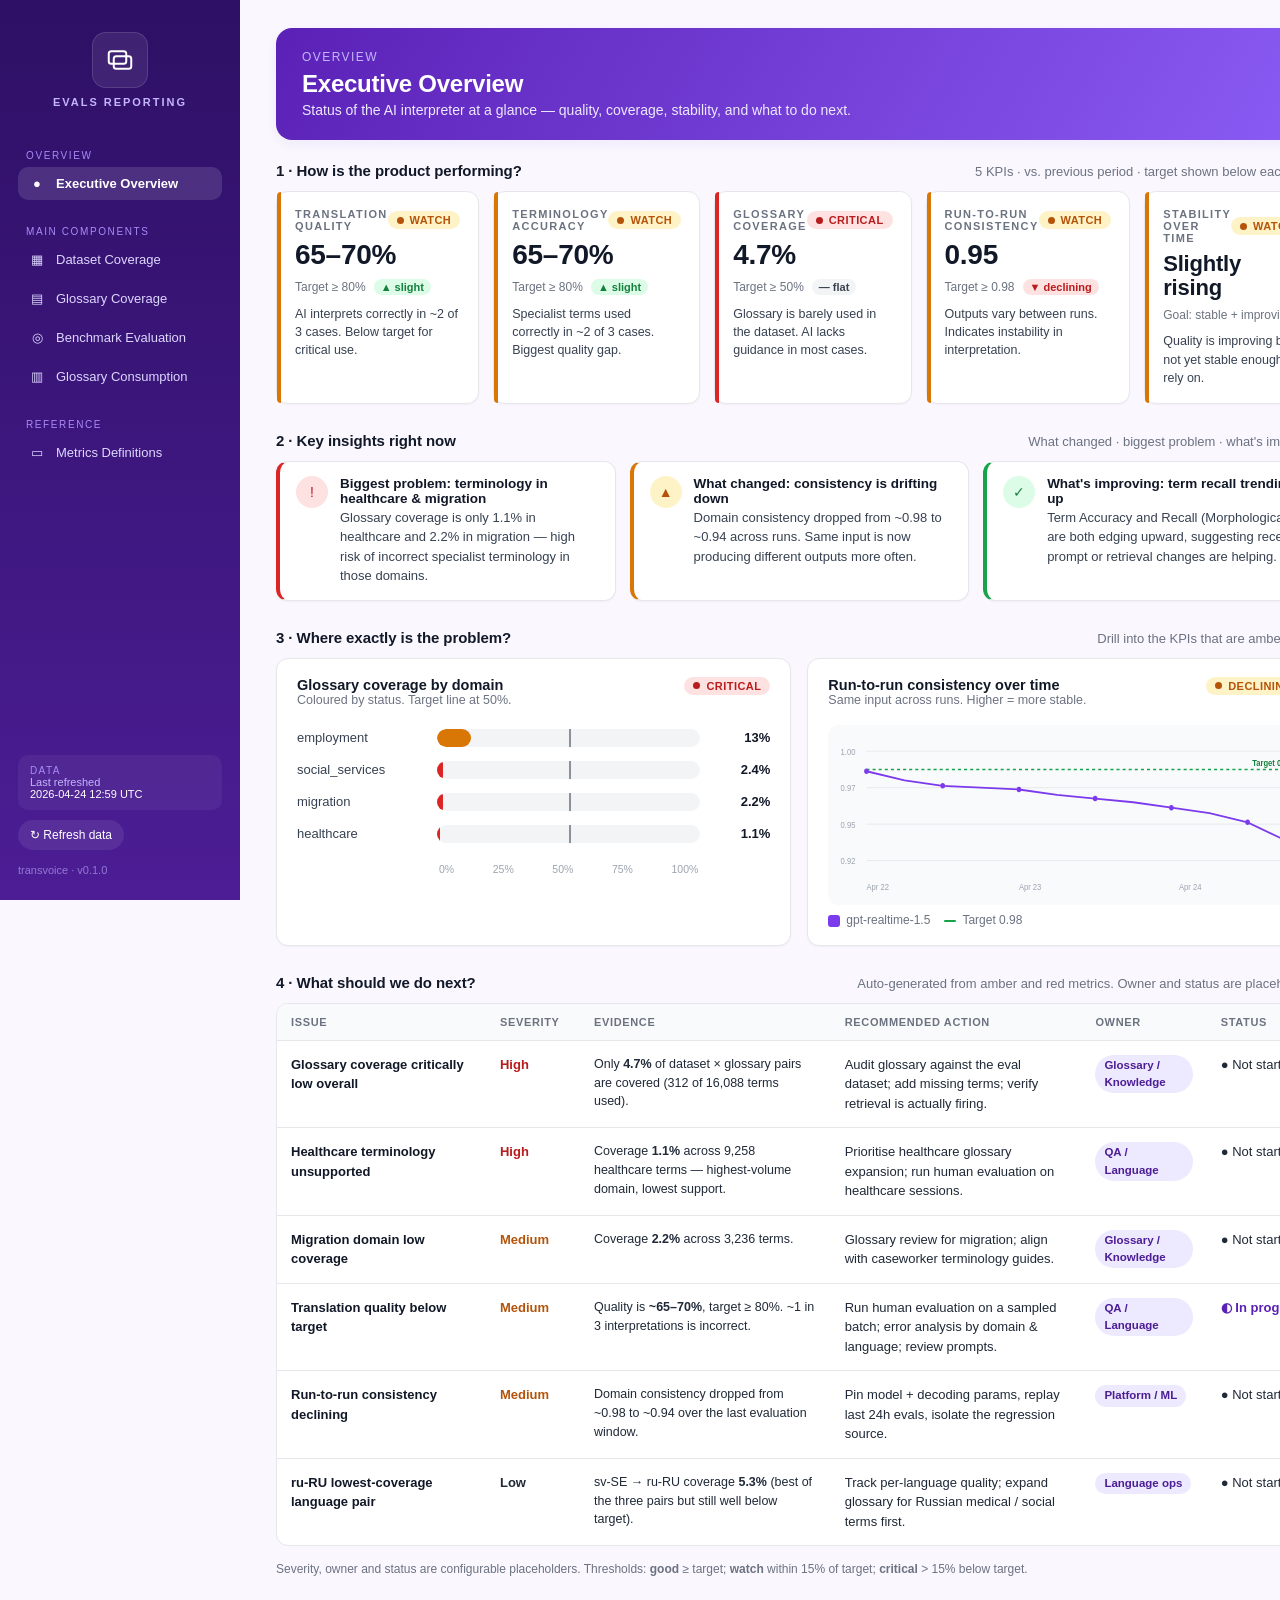
==== index.html @ 1f452f86 "Redesign dashboard for clarity and action-orientation Restructures the Evals Reporting dashboard aro" ====
<!doctype html>
<html lang="en">
<head>
  <meta charset="utf-8" />
  <meta name="viewport" content="width=device-width, initial-scale=1" />
  <title>Evals Reporting · Executive Overview</title>
  <link rel="stylesheet" href="assets/styles.css" />
</head>
<body>
  <div class="app">

    <!-- ============== Sidebar ============== -->
    <aside class="sidebar">
      <div class="brand">
        <div class="brand-mark" aria-hidden="true">
          <svg viewBox="0 0 24 24" fill="none" xmlns="http://www.w3.org/2000/svg">
            <rect x="3" y="5" width="14" height="10" rx="2" stroke="#fff" stroke-width="1.6"/>
            <rect x="7" y="9" width="14" height="10" rx="2" stroke="#fff" stroke-width="1.6"/>
          </svg>
        </div>
        <div class="brand-name">EVALS REPORTING</div>
      </div>

      <div class="nav-group">
        <div class="nav-label">Overview</div>
        <a class="nav-item active" href="index.html"><span class="nav-icon">●</span> Executive Overview</a>
      </div>

      <div class="nav-group">
        <div class="nav-label">Main components</div>
        <a class="nav-item" href="#"><span class="nav-icon">▦</span> Dataset Coverage</a>
        <a class="nav-item" href="glossary-coverage.html"><span class="nav-icon">▤</span> Glossary Coverage</a>
        <a class="nav-item" href="benchmark-evaluation.html"><span class="nav-icon">◎</span> Benchmark Evaluation</a>
        <a class="nav-item" href="#"><span class="nav-icon">▥</span> Glossary Consumption</a>
      </div>

      <div class="nav-group">
        <div class="nav-label">Reference</div>
        <a class="nav-item" href="#"><span class="nav-icon">▭</span> Metrics Definitions</a>
      </div>

      <div class="sidebar-foot">
        <div class="data-block">
          <div class="label">DATA</div>
          <div>Last refreshed</div>
          <div style="color:#fff">2026-04-24 12:59 UTC</div>
        </div>
        <span class="refresh">↻ Refresh data</span>
        <div style="margin-top:14px; opacity:0.6">transvoice · v0.1.0</div>
      </div>
    </aside>

    <!-- ============== Main ============== -->
    <main class="main">

      <header class="page-header">
        <div class="crumbs">Overview</div>
        <h1>Executive Overview</h1>
        <p>Status of the AI interpreter at a glance — quality, coverage, stability, and what to do next.</p>
      </header>

      <!-- ============== 1. Executive KPI strip ============== -->
      <section class="section">
        <div class="section-head">
          <div class="section-title">1 · How is the product performing?</div>
          <div class="section-sub">5 KPIs · vs. previous period · target shown below each value</div>
        </div>

        <div class="kpi-grid">

          <!-- KPI 1: Translation quality -->
          <div class="kpi warn">
            <div style="display:flex; justify-content:space-between; align-items:center">
              <span class="kpi-label">Translation quality</span>
              <span class="status-pill warn"><span class="dot"></span>Watch</span>
            </div>
            <div class="kpi-value">65–70%</div>
            <div class="kpi-meta">
              <span class="kpi-target">Target ≥ 80%</span>
              <span class="kpi-delta up">▲ slight</span>
            </div>
            <div class="kpi-interp">AI interprets correctly in ~2 of 3 cases. Below target for critical use.</div>
          </div>

          <!-- KPI 2: Terminology accuracy -->
          <div class="kpi warn">
            <div style="display:flex; justify-content:space-between; align-items:center">
              <span class="kpi-label">Terminology accuracy</span>
              <span class="status-pill warn"><span class="dot"></span>Watch</span>
            </div>
            <div class="kpi-value">65–70%</div>
            <div class="kpi-meta">
              <span class="kpi-target">Target ≥ 80%</span>
              <span class="kpi-delta up">▲ slight</span>
            </div>
            <div class="kpi-interp">Specialist terms used correctly in ~2 of 3 cases. Biggest quality gap.</div>
          </div>

          <!-- KPI 3: Glossary coverage -->
          <div class="kpi bad">
            <div style="display:flex; justify-content:space-between; align-items:center">
              <span class="kpi-label">Glossary coverage</span>
              <span class="status-pill bad"><span class="dot"></span>Critical</span>
            </div>
            <div class="kpi-value">4.7%</div>
            <div class="kpi-meta">
              <span class="kpi-target">Target ≥ 50%</span>
              <span class="kpi-delta flat">— flat</span>
            </div>
            <div class="kpi-interp">Glossary is barely used in the dataset. AI lacks guidance in most cases.</div>
          </div>

          <!-- KPI 4: Run consistency -->
          <div class="kpi warn">
            <div style="display:flex; justify-content:space-between; align-items:center">
              <span class="kpi-label">Run-to-run consistency</span>
              <span class="status-pill warn"><span class="dot"></span>Watch</span>
            </div>
            <div class="kpi-value">0.95</div>
            <div class="kpi-meta">
              <span class="kpi-target">Target ≥ 0.98</span>
              <span class="kpi-delta down">▼ declining</span>
            </div>
            <div class="kpi-interp">Outputs vary between runs. Indicates instability in interpretation.</div>
          </div>

          <!-- KPI 5: Stability trend -->
          <div class="kpi warn">
            <div style="display:flex; justify-content:space-between; align-items:center">
              <span class="kpi-label">Stability over time</span>
              <span class="status-pill warn"><span class="dot"></span>Watch</span>
            </div>
            <div class="kpi-value sm">Slightly rising</div>
            <div class="kpi-meta">
              <span class="kpi-target">Goal: stable + improving</span>
            </div>
            <div class="kpi-interp">Quality is improving but not yet stable enough to rely on.</div>
          </div>

        </div>
      </section>

      <!-- ============== 2. Key insights ============== -->
      <section class="section">
        <div class="section-head">
          <div class="section-title">2 · Key insights right now</div>
          <div class="section-sub">What changed · biggest problem · what's improving</div>
        </div>

        <div class="insights">
          <div class="insight bad">
            <div class="insight-icon">!</div>
            <div>
              <div class="insight-title">Biggest problem: terminology in healthcare &amp; migration</div>
              <div class="insight-body">Glossary coverage is only 1.1% in healthcare and 2.2% in migration — high risk of incorrect specialist terminology in those domains.</div>
            </div>
          </div>
          <div class="insight warn">
            <div class="insight-icon">▲</div>
            <div>
              <div class="insight-title">What changed: consistency is drifting down</div>
              <div class="insight-body">Domain consistency dropped from ~0.98 to ~0.94 across runs. Same input is now producing different outputs more often.</div>
            </div>
          </div>
          <div class="insight good">
            <div class="insight-icon">✓</div>
            <div>
              <div class="insight-title">What's improving: term recall trending up</div>
              <div class="insight-body">Term Accuracy and Recall (Morphological) are both edging upward, suggesting recent prompt or retrieval changes are helping.</div>
            </div>
          </div>
        </div>
      </section>

      <!-- ============== 3. Problem breakdowns ============== -->
      <section class="section">
        <div class="section-head">
          <div class="section-title">3 · Where exactly is the problem?</div>
          <div class="section-sub">Drill into the KPIs that are amber or red</div>
        </div>

        <div class="split-2">

          <!-- Coverage by domain -->
          <div class="card">
            <div class="card-head">
              <div>
                <div class="card-title">Glossary coverage by domain</div>
                <div class="card-sub">Coloured by status. Target line at 50%.</div>
              </div>
              <span class="status-pill bad"><span class="dot"></span>Critical</span>
            </div>
            <div class="hbar-list">
              <div class="hbar-row">
                <div class="hbar-label">employment</div>
                <div class="hbar-track">
                  <div class="hbar-fill warn" style="width:13%"></div>
                  <div class="hbar-target" style="left:50%"></div>
                </div>
                <div class="hbar-value">13%</div>
              </div>
              <div class="hbar-row">
                <div class="hbar-label">social_services</div>
                <div class="hbar-track">
                  <div class="hbar-fill bad" style="width:2.4%"></div>
                  <div class="hbar-target" style="left:50%"></div>
                </div>
                <div class="hbar-value">2.4%</div>
              </div>
              <div class="hbar-row">
                <div class="hbar-label">migration</div>
                <div class="hbar-track">
                  <div class="hbar-fill bad" style="width:2.2%"></div>
                  <div class="hbar-target" style="left:50%"></div>
                </div>
                <div class="hbar-value">2.2%</div>
              </div>
              <div class="hbar-row">
                <div class="hbar-label">healthcare</div>
                <div class="hbar-track">
                  <div class="hbar-fill bad" style="width:1.1%"></div>
                  <div class="hbar-target" style="left:50%"></div>
                </div>
                <div class="hbar-value">1.1%</div>
              </div>
              <div class="axis-row">
                <div></div>
                <div class="axis"><span>0%</span><span>25%</span><span>50%</span><span>75%</span><span>100%</span></div>
                <div></div>
              </div>
            </div>
          </div>

          <!-- Consistency over time -->
          <div class="card">
            <div class="card-head">
              <div>
                <div class="card-title">Run-to-run consistency over time</div>
                <div class="card-sub">Same input across runs. Higher = more stable.</div>
              </div>
              <span class="status-pill warn"><span class="dot"></span>Declining</span>
            </div>

            <svg class="linechart" viewBox="0 0 600 180" preserveAspectRatio="none">
              <!-- grid -->
              <g class="grid">
                <line x1="40" y1="20"  x2="590" y2="20"/>
                <line x1="40" y1="60"  x2="590" y2="60"/>
                <line x1="40" y1="100" x2="590" y2="100"/>
                <line x1="40" y1="140" x2="590" y2="140"/>
              </g>
              <g class="axis">
                <text x="6" y="24">1.00</text>
                <text x="6" y="64">0.97</text>
                <text x="6" y="104">0.95</text>
                <text x="6" y="144">0.92</text>
              </g>
              <!-- target -->
              <line class="target" x1="40" y1="40" x2="590" y2="40"/>
              <text class="target-label" x="546" y="36">Target 0.98</text>
              <!-- series: declining trend 0.98 → 0.94 -->
              <polyline class="series-b" points="
                40,42 90,52 140,58 190,60 240,62 290,68 340,72 390,76 440,82 490,88 540,98 590,118
              "/>
              <g class="dot-b">
                <circle cx="40" cy="42" r="3"/>
                <circle cx="140" cy="58" r="3"/>
                <circle cx="240" cy="62" r="3"/>
                <circle cx="340" cy="72" r="3"/>
                <circle cx="440" cy="82" r="3"/>
                <circle cx="540" cy="98" r="3"/>
                <circle cx="590" cy="118" r="3"/>
              </g>
              <!-- x labels -->
              <g class="axis">
                <text x="40"  y="172">Apr 22</text>
                <text x="240" y="172">Apr 23</text>
                <text x="450" y="172">Apr 24</text>
              </g>
            </svg>

            <div class="legend">
              <span><span class="swatch" style="background:var(--brand-600)"></span>gpt-realtime-1.5</span>
              <span><span class="swatch" style="background:var(--good-600); height:2px; vertical-align:middle"></span>Target 0.98</span>
            </div>
          </div>

        </div>
      </section>

      <!-- ============== 4. Recommended actions ============== -->
      <section class="section">
        <div class="section-head">
          <div class="section-title">4 · What should we do next?</div>
          <div class="section-sub">Auto-generated from amber and red metrics. Owner and status are placeholders.</div>
        </div>

        <table class="action-table">
          <thead>
            <tr>
              <th style="width:20%">Issue</th>
              <th style="width:9%">Severity</th>
              <th style="width:24%">Evidence</th>
              <th style="width:24%">Recommended action</th>
              <th style="width:12%">Owner</th>
              <th style="width:11%">Status</th>
            </tr>
          </thead>
          <tbody>

            <tr>
              <td class="issue">Glossary coverage critically low overall</td>
              <td class="severity-high">High</td>
              <td class="evidence">Only <strong>4.7%</strong> of dataset × glossary pairs are covered (312 of 16,088 terms used).</td>
              <td>Audit glossary against the eval dataset; add missing terms; verify retrieval is actually firing.</td>
              <td><span class="owner-chip">Glossary / Knowledge</span></td>
              <td class="status-todo">● Not started</td>
            </tr>

            <tr>
              <td class="issue">Healthcare terminology unsupported</td>
              <td class="severity-high">High</td>
              <td class="evidence">Coverage <strong>1.1%</strong> across 9,258 healthcare terms — highest-volume domain, lowest support.</td>
              <td>Prioritise healthcare glossary expansion; run human evaluation on healthcare sessions.</td>
              <td><span class="owner-chip">QA / Language</span></td>
              <td class="status-todo">● Not started</td>
            </tr>

            <tr>
              <td class="issue">Migration domain low coverage</td>
              <td class="severity-med">Medium</td>
              <td class="evidence">Coverage <strong>2.2%</strong> across 3,236 terms.</td>
              <td>Glossary review for migration; align with caseworker terminology guides.</td>
              <td><span class="owner-chip">Glossary / Knowledge</span></td>
              <td class="status-todo">● Not started</td>
            </tr>

            <tr>
              <td class="issue">Translation quality below target</td>
              <td class="severity-med">Medium</td>
              <td class="evidence">Quality is <strong>~65–70%</strong>, target ≥ 80%. ~1 in 3 interpretations is incorrect.</td>
              <td>Run human evaluation on a sampled batch; error analysis by domain &amp; language; review prompts.</td>
              <td><span class="owner-chip">QA / Language</span></td>
              <td class="status-progress">◐ In progress</td>
            </tr>

            <tr>
              <td class="issue">Run-to-run consistency declining</td>
              <td class="severity-med">Medium</td>
              <td class="evidence">Domain consistency dropped from ~0.98 to ~0.94 over the last evaluation window.</td>
              <td>Pin model + decoding params, replay last 24h evals, isolate the regression source.</td>
              <td><span class="owner-chip">Platform / ML</span></td>
              <td class="status-todo">● Not started</td>
            </tr>

            <tr>
              <td class="issue">ru-RU lowest-coverage language pair</td>
              <td class="severity-low">Low</td>
              <td class="evidence">sv-SE → ru-RU coverage <strong>5.3%</strong> (best of the three pairs but still well below target).</td>
              <td>Track per-language quality; expand glossary for Russian medical / social terms first.</td>
              <td><span class="owner-chip">Language ops</span></td>
              <td class="status-todo">● Not started</td>
            </tr>

          </tbody>
        </table>

        <div class="spacer-md"></div>
        <div class="muted" style="font-size:12px">
          Severity, owner and status are configurable placeholders. Thresholds: <strong>good</strong> ≥ target; <strong>watch</strong> within 15% of target; <strong>critical</strong> &gt; 15% below target.
        </div>
      </section>

    </main>
  </div>
</body>
</html>
---- assets/styles.css ----
/* ============================================================
   Evals Reporting — redesigned dashboard styles
   Goal: status-first, decision-first, action-oriented UI.
   ============================================================ */

:root {
  /* Brand */
  --brand-900: #2e1065;
  --brand-800: #4c1d95;
  --brand-700: #5b21b6;
  --brand-600: #7c3aed;
  --brand-500: #8b5cf6;
  --brand-100: #ede9fe;
  --brand-50:  #f5f3ff;

  /* Status — traffic lights */
  --good-700: #15803d;
  --good-600: #16a34a;
  --good-100: #dcfce7;
  --good-50:  #f0fdf4;

  --warn-700: #b45309;
  --warn-600: #d97706;
  --warn-100: #fef3c7;
  --warn-50:  #fffbeb;

  --bad-700:  #b91c1c;
  --bad-600:  #dc2626;
  --bad-100:  #fee2e2;
  --bad-50:   #fef2f2;

  /* Neutrals */
  --ink-900: #111827;
  --ink-800: #1f2937;
  --ink-700: #374151;
  --ink-500: #6b7280;
  --ink-400: #9ca3af;
  --ink-300: #d1d5db;
  --ink-200: #e5e7eb;
  --ink-100: #f3f4f6;
  --ink-50:  #f9fafb;
  --bg:      #faf7ff;
  --card:    #ffffff;

  --radius-lg: 16px;
  --radius-md: 12px;
  --radius-sm: 8px;
  --shadow-sm: 0 1px 2px rgba(17,24,39,0.04);
  --shadow-md: 0 4px 12px rgba(76, 29, 149, 0.06);
}

* { box-sizing: border-box; }

html, body {
  margin: 0;
  padding: 0;
  font-family: "Inter", -apple-system, BlinkMacSystemFont, "Segoe UI", Roboto, Helvetica, Arial, sans-serif;
  font-size: 14px;
  color: var(--ink-800);
  background: var(--bg);
  -webkit-font-smoothing: antialiased;
}

a { color: inherit; text-decoration: none; }

/* ---------- App shell ---------- */
.app {
  display: grid;
  grid-template-columns: 240px 1fr;
  min-height: 100vh;
}

.sidebar {
  background: linear-gradient(180deg, var(--brand-900) 0%, var(--brand-800) 100%);
  color: #e9e5ff;
  padding: 24px 18px;
  position: sticky;
  top: 0;
  height: 100vh;
  display: flex;
  flex-direction: column;
  gap: 20px;
}

.brand {
  display: flex;
  flex-direction: column;
  align-items: center;
  gap: 8px;
  padding: 8px 0 16px;
}
.brand-mark {
  width: 56px; height: 56px;
  border-radius: 14px;
  background: rgba(255,255,255,0.08);
  display: grid; place-items: center;
  border: 1px solid rgba(255,255,255,0.12);
}
.brand-mark svg { width: 30px; height: 30px; }
.brand-name {
  font-size: 11px;
  letter-spacing: 0.18em;
  color: #c4b5fd;
  font-weight: 700;
}

.nav-group { display: flex; flex-direction: column; gap: 6px; }
.nav-label {
  font-size: 10px;
  letter-spacing: 0.16em;
  color: #a78bfa;
  text-transform: uppercase;
  padding: 0 8px;
  margin-top: 6px;
}
.nav-item {
  display: flex; align-items: center; gap: 10px;
  padding: 9px 10px;
  border-radius: 10px;
  color: #ddd6fe;
  font-size: 13px;
  cursor: pointer;
  transition: background 120ms ease;
}
.nav-item:hover { background: rgba(255,255,255,0.06); }
.nav-item.active {
  background: rgba(255,255,255,0.12);
  color: #fff;
  font-weight: 600;
}
.nav-icon { width: 18px; display: inline-block; text-align: center; }

.sidebar-foot {
  margin-top: auto;
  font-size: 11px;
  color: #c4b5fd;
}
.sidebar-foot .data-block {
  background: rgba(255,255,255,0.05);
  border-radius: 10px;
  padding: 10px 12px;
  margin-bottom: 10px;
}
.sidebar-foot .label { color: #a78bfa; letter-spacing: 0.14em; font-size: 10px; }
.sidebar-foot .refresh {
  display: inline-flex; gap: 6px; align-items: center;
  background: rgba(255,255,255,0.08);
  padding: 8px 12px; border-radius: 999px;
  color: #fff; font-size: 12px; cursor: pointer;
}

/* ---------- Main ---------- */
.main {
  padding: 28px 36px 64px;
  max-width: 1440px;
}

.page-header {
  background: linear-gradient(120deg, var(--brand-700) 0%, var(--brand-500) 100%);
  color: #fff;
  border-radius: var(--radius-lg);
  padding: 22px 26px;
  margin-bottom: 22px;
  box-shadow: var(--shadow-md);
}
.page-header h1 {
  margin: 0 0 4px;
  font-size: 24px;
  letter-spacing: -0.01em;
  font-weight: 700;
}
.page-header p {
  margin: 0;
  font-size: 14px;
  color: #ede9fe;
  max-width: 760px;
}
.page-header .crumbs {
  font-size: 12px; letter-spacing: 0.12em; text-transform: uppercase;
  color: #c4b5fd; margin-bottom: 6px;
}

/* ---------- Section frame ---------- */
.section { margin-bottom: 28px; }
.section-head {
  display: flex; align-items: baseline; justify-content: space-between;
  margin-bottom: 12px;
}
.section-title {
  font-size: 15px; font-weight: 700; color: var(--ink-900);
  letter-spacing: -0.005em;
}
.section-sub {
  font-size: 13px; color: var(--ink-500);
}

/* ---------- KPI cards ---------- */
.kpi-grid {
  display: grid;
  grid-template-columns: repeat(5, 1fr);
  gap: 14px;
}
.kpi-grid.k4 { grid-template-columns: repeat(4, 1fr); }

.kpi {
  background: var(--card);
  border: 1px solid var(--ink-200);
  border-radius: var(--radius-md);
  padding: 16px 18px;
  position: relative;
  display: flex;
  flex-direction: column;
  gap: 8px;
  box-shadow: var(--shadow-sm);
}
.kpi::before {
  content: "";
  position: absolute;
  inset: 0 auto 0 0;
  width: 4px;
  border-radius: var(--radius-md) 0 0 var(--radius-md);
  background: var(--ink-200);
}
.kpi.good::before { background: var(--good-600); }
.kpi.warn::before { background: var(--warn-600); }
.kpi.bad::before  { background: var(--bad-600); }

.kpi-label {
  font-size: 11px;
  letter-spacing: 0.12em;
  text-transform: uppercase;
  color: var(--ink-500);
  font-weight: 600;
}
.kpi-value {
  font-size: 28px;
  font-weight: 700;
  color: var(--ink-900);
  line-height: 1.1;
  letter-spacing: -0.01em;
}
.kpi-value.sm { font-size: 22px; }

.kpi-meta {
  display: flex; align-items: center; gap: 8px;
  font-size: 12px;
  color: var(--ink-500);
}
.kpi-target { color: var(--ink-500); }
.kpi-delta {
  display: inline-flex; align-items: center; gap: 3px;
  padding: 2px 7px; border-radius: 999px;
  font-weight: 600; font-size: 11px;
}
.kpi-delta.up   { color: var(--good-700); background: var(--good-100); }
.kpi-delta.down { color: var(--bad-700);  background: var(--bad-100); }
.kpi-delta.flat { color: var(--ink-700);  background: var(--ink-100); }

.kpi-interp {
  font-size: 12.5px; color: var(--ink-700); line-height: 1.45;
  margin-top: 2px;
}

.status-pill {
  display: inline-flex; align-items: center; gap: 6px;
  font-size: 11px; font-weight: 700; letter-spacing: 0.04em;
  padding: 3px 9px; border-radius: 999px;
  text-transform: uppercase;
}
.status-pill .dot {
  width: 7px; height: 7px; border-radius: 50%;
  background: currentColor;
}
.status-pill.good { color: var(--good-700); background: var(--good-100); }
.status-pill.warn { color: var(--warn-700); background: var(--warn-100); }
.status-pill.bad  { color: var(--bad-700);  background: var(--bad-100); }

/* ---------- Insight cards ---------- */
.insights {
  display: grid;
  grid-template-columns: repeat(3, 1fr);
  gap: 14px;
}
.insight {
  background: var(--card);
  border: 1px solid var(--ink-200);
  border-left-width: 4px;
  border-radius: var(--radius-md);
  padding: 14px 16px;
  display: flex; gap: 12px;
  box-shadow: var(--shadow-sm);
}
.insight.good { border-left-color: var(--good-600); }
.insight.warn { border-left-color: var(--warn-600); }
.insight.bad  { border-left-color: var(--bad-600); }

.insight-icon {
  width: 32px; height: 32px; border-radius: 50%;
  display: grid; place-items: center;
  flex-shrink: 0;
  font-size: 14px;
}
.insight.good .insight-icon { background: var(--good-100); color: var(--good-700); }
.insight.warn .insight-icon { background: var(--warn-100); color: var(--warn-700); }
.insight.bad  .insight-icon { background: var(--bad-100);  color: var(--bad-700); }

.insight-title {
  font-weight: 700; color: var(--ink-900); font-size: 13.5px; margin-bottom: 2px;
}
.insight-body {
  font-size: 13px; color: var(--ink-700); line-height: 1.5;
}

/* ---------- Cards & breakdowns ---------- */
.card {
  background: var(--card);
  border: 1px solid var(--ink-200);
  border-radius: var(--radius-md);
  padding: 18px 20px;
  box-shadow: var(--shadow-sm);
}
.card-head {
  display: flex; justify-content: space-between; align-items: flex-start;
  gap: 12px;
  margin-bottom: 4px;
}
.card-title {
  font-size: 14.5px; font-weight: 700; color: var(--ink-900);
}
.card-sub {
  font-size: 12.5px; color: var(--ink-500); margin-bottom: 14px;
}

/* Two-column layout for chart + table */
.split-2 {
  display: grid;
  grid-template-columns: 1fr 1fr;
  gap: 16px;
}
@media (max-width: 1100px) { .split-2 { grid-template-columns: 1fr; } }

/* ---------- Bar chart (horizontal) ---------- */
.hbar-list {
  display: flex; flex-direction: column; gap: 14px;
  padding: 4px 0 0;
}
.hbar-row {
  display: grid;
  grid-template-columns: 130px 1fr 60px;
  align-items: center;
  gap: 10px;
}
.hbar-label { font-size: 13px; color: var(--ink-700); font-weight: 500; }
.hbar-track {
  position: relative;
  height: 18px;
  background: var(--ink-100);
  border-radius: 999px;
  overflow: hidden;
}
.hbar-fill {
  position: absolute; inset: 0 auto 0 0;
  border-radius: 999px;
  background: var(--brand-600);
  transition: width 320ms ease;
}
.hbar-fill.good { background: var(--good-600); }
.hbar-fill.warn { background: var(--warn-600); }
.hbar-fill.bad  { background: var(--bad-600); }
.hbar-target {
  position: absolute; top: -3px; bottom: -3px;
  width: 2px;
  background: var(--ink-700);
  opacity: 0.55;
}
.hbar-target::after {
  content: "Target";
  position: absolute; top: -16px; left: 50%; transform: translateX(-50%);
  font-size: 10px; color: var(--ink-500); white-space: nowrap;
  letter-spacing: 0.04em;
}
.hbar-value { font-size: 13px; color: var(--ink-900); font-weight: 700; text-align: right; }

.axis-row {
  display: grid; grid-template-columns: 130px 1fr 60px;
  gap: 10px;
  font-size: 10.5px; color: var(--ink-400);
  margin-top: 6px;
}
.axis-row .axis {
  display: flex; justify-content: space-between;
  padding: 0 2px;
}

/* ---------- Tables ---------- */
table.data {
  width: 100%;
  border-collapse: separate;
  border-spacing: 0;
  font-size: 13px;
}
table.data th {
  text-align: left;
  font-weight: 600;
  color: var(--ink-500);
  font-size: 11px;
  letter-spacing: 0.06em;
  text-transform: uppercase;
  padding: 10px 12px;
  background: var(--ink-50);
  border-top: 1px solid var(--ink-200);
  border-bottom: 1px solid var(--ink-200);
}
table.data th:first-child { border-radius: 8px 0 0 0; border-left: 1px solid var(--ink-200); }
table.data th:last-child  { border-radius: 0 8px 0 0; border-right: 1px solid var(--ink-200); }
table.data td {
  padding: 11px 12px;
  border-bottom: 1px solid var(--ink-200);
  color: var(--ink-800);
}
table.data td:first-child { border-left: 1px solid var(--ink-200); }
table.data td:last-child  { border-right: 1px solid var(--ink-200); }
table.data tr:last-child td:first-child { border-radius: 0 0 0 8px; }
table.data tr:last-child td:last-child  { border-radius: 0 0 8px 0; }
table.data tbody tr:hover td { background: var(--brand-50); }
table.data .num { text-align: right; font-variant-numeric: tabular-nums; }

/* ---------- Line chart (SVG) ---------- */
.linechart {
  width: 100%;
  height: 180px;
  display: block;
  background: var(--ink-50);
  border-radius: 10px;
  padding: 8px;
}
.linechart .grid line { stroke: var(--ink-200); stroke-width: 1; }
.linechart .axis text { fill: var(--ink-400); font-size: 10px; }
.linechart .target { stroke: var(--good-600); stroke-dasharray: 4 4; stroke-width: 1.5; }
.linechart .target-label { fill: var(--good-700); font-size: 10px; font-weight: 600; }
.linechart .series-a { stroke: #4c1d95; fill: none; stroke-width: 2; }
.linechart .series-b { stroke: var(--brand-600); fill: none; stroke-width: 2; }
.linechart .series-a-fill { fill: rgba(76,29,149,0.08); }
.linechart .series-b-fill { fill: rgba(124,58,237,0.10); }
.linechart .dot-a { fill: #4c1d95; }
.linechart .dot-b { fill: var(--brand-600); }

.legend {
  display: flex; gap: 14px; flex-wrap: wrap;
  font-size: 12px; color: var(--ink-500); margin-top: 8px;
}
.legend .swatch {
  display: inline-block; width: 12px; height: 12px;
  border-radius: 3px; margin-right: 6px; vertical-align: middle;
}

/* ---------- Recommended actions table ---------- */
.action-table {
  width: 100%;
  border-collapse: separate; border-spacing: 0;
  font-size: 13px;
  background: var(--card);
  border-radius: var(--radius-md);
  overflow: hidden;
  border: 1px solid var(--ink-200);
}
.action-table th {
  background: var(--ink-50);
  text-align: left;
  font-size: 11px;
  letter-spacing: 0.06em;
  text-transform: uppercase;
  color: var(--ink-500);
  padding: 12px 14px;
  border-bottom: 1px solid var(--ink-200);
}
.action-table td {
  padding: 14px;
  vertical-align: top;
  border-bottom: 1px solid var(--ink-200);
  color: var(--ink-800);
  line-height: 1.5;
}
.action-table tr:last-child td { border-bottom: none; }
.action-table .issue { font-weight: 600; color: var(--ink-900); }
.action-table .evidence { color: var(--ink-600); font-size: 12.5px; }
.action-table .owner-chip {
  display: inline-block;
  padding: 2px 9px; border-radius: 999px;
  background: var(--brand-100); color: var(--brand-800);
  font-size: 11.5px; font-weight: 600;
}
.action-table .severity-high   { color: var(--bad-700); font-weight: 700; }
.action-table .severity-med    { color: var(--warn-700); font-weight: 700; }
.action-table .severity-low    { color: var(--ink-600); font-weight: 700; }
.action-table .status-todo     { color: var(--ink-600); }
.action-table .status-progress { color: var(--brand-700); font-weight: 600; }
.action-table .status-done     { color: var(--good-700); font-weight: 600; }

/* ---------- Headline panel (replaces "Important insight" red box) ---------- */
.headline {
  background: linear-gradient(180deg, #fff7f3 0%, #fff 60%);
  border: 1px solid var(--warn-100);
  border-left: 4px solid var(--warn-600);
  border-radius: var(--radius-md);
  padding: 16px 18px;
  display: grid;
  grid-template-columns: 28px 1fr;
  gap: 12px;
}
.headline.bad {
  background: linear-gradient(180deg, #fff5f5 0%, #fff 60%);
  border-color: var(--bad-100);
  border-left-color: var(--bad-600);
}
.headline-icon { font-size: 20px; line-height: 1; }
.headline-title { font-weight: 700; color: var(--ink-900); margin-bottom: 4px; }
.headline ul { margin: 6px 0 0; padding-left: 18px; color: var(--ink-700); }
.headline li { margin: 3px 0; }

/* ---------- Helpers ---------- */
.row { display: flex; gap: 12px; flex-wrap: wrap; }
.muted { color: var(--ink-500); }
.spacer-sm { height: 8px; }
.spacer-md { height: 16px; }
.spacer-lg { height: 24px; }

/* small responsive */
@media (max-width: 1200px) {
  .kpi-grid { grid-template-columns: repeat(3, 1fr); }
  .insights { grid-template-columns: 1fr 1fr; }
}
@media (max-width: 800px) {
  .app { grid-template-columns: 1fr; }
  .sidebar { position: static; height: auto; }
  .kpi-grid, .insights { grid-template-columns: 1fr; }
}
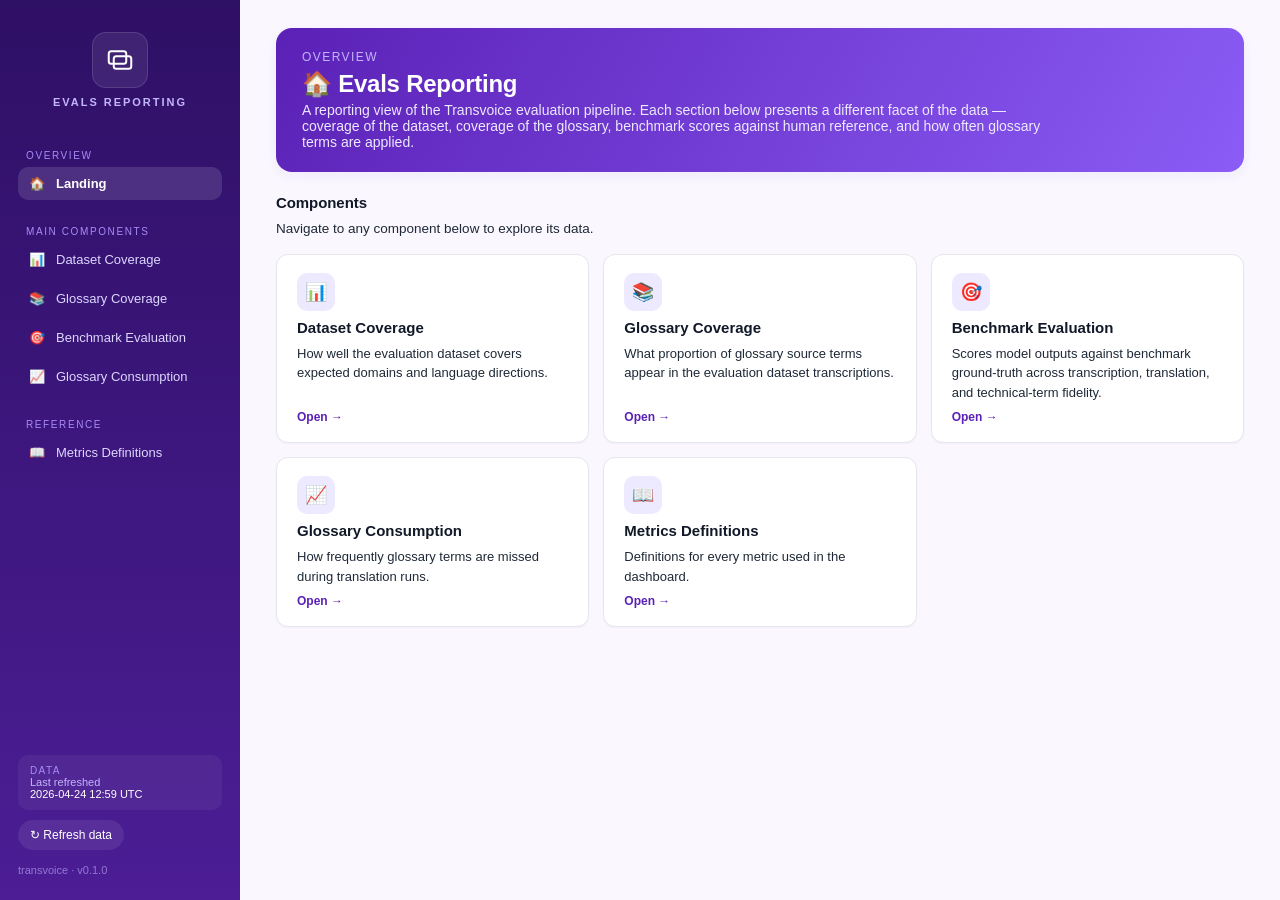
==== commit a33f95bc: "Pivot to presentation-only redesign Remove all interpretation, recommended-action tables, status-col" ====
--- a/index.html
+++ b/index.html
@@ -3,7 +3,7 @@
 <head>
   <meta charset="utf-8" />
   <meta name="viewport" content="width=device-width, initial-scale=1" />
-  <title>Evals Reporting · Executive Overview</title>
+  <title>Evals Reporting · Landing</title>
   <link rel="stylesheet" href="assets/styles.css" />
 </head>
 <body>
@@ -23,20 +23,20 @@
 
       <div class="nav-group">
         <div class="nav-label">Overview</div>
-        <a class="nav-item active" href="index.html"><span class="nav-icon">●</span> Executive Overview</a>
+        <a class="nav-item active" href="index.html"><span class="nav-icon">🏠</span> Landing</a>
       </div>
 
       <div class="nav-group">
         <div class="nav-label">Main components</div>
-        <a class="nav-item" href="#"><span class="nav-icon">▦</span> Dataset Coverage</a>
-        <a class="nav-item" href="glossary-coverage.html"><span class="nav-icon">▤</span> Glossary Coverage</a>
-        <a class="nav-item" href="benchmark-evaluation.html"><span class="nav-icon">◎</span> Benchmark Evaluation</a>
-        <a class="nav-item" href="#"><span class="nav-icon">▥</span> Glossary Consumption</a>
+        <a class="nav-item" href="dataset-coverage.html"><span class="nav-icon">📊</span> Dataset Coverage</a>
+        <a class="nav-item" href="glossary-coverage.html"><span class="nav-icon">📚</span> Glossary Coverage</a>
+        <a class="nav-item" href="benchmark-evaluation.html"><span class="nav-icon">🎯</span> Benchmark Evaluation</a>
+        <a class="nav-item" href="glossary-consumption.html"><span class="nav-icon">📈</span> Glossary Consumption</a>
       </div>
 
       <div class="nav-group">
         <div class="nav-label">Reference</div>
-        <a class="nav-item" href="#"><span class="nav-icon">▭</span> Metrics Definitions</a>
+        <a class="nav-item" href="metrics-definitions.html"><span class="nav-icon">📖</span> Metrics Definitions</a>
       </div>
 
       <div class="sidebar-foot">
@@ -55,319 +55,53 @@
 
       <header class="page-header">
         <div class="crumbs">Overview</div>
-        <h1>Executive Overview</h1>
-        <p>Status of the AI interpreter at a glance — quality, coverage, stability, and what to do next.</p>
+        <h1>🏠 Evals Reporting</h1>
+        <p>A reporting view of the Transvoice evaluation pipeline. Each section below presents a different facet of the data — coverage of the dataset, coverage of the glossary, benchmark scores against human reference, and how often glossary terms are applied.</p>
       </header>
 
-      <!-- ============== 1. Executive KPI strip ============== -->
       <section class="section">
         <div class="section-head">
-          <div class="section-title">1 · How is the product performing?</div>
-          <div class="section-sub">5 KPIs · vs. previous period · target shown below each value</div>
+          <div class="section-title">Components</div>
         </div>
+        <p class="section-desc">Navigate to any component below to explore its data.</p>
 
-        <div class="kpi-grid">
+        <div class="lcards">
 
-          <!-- KPI 1: Translation quality -->
-          <div class="kpi warn">
-            <div style="display:flex; justify-content:space-between; align-items:center">
-              <span class="kpi-label">Translation quality</span>
-              <span class="status-pill warn"><span class="dot"></span>Watch</span>
-            </div>
-            <div class="kpi-value">65–70%</div>
-            <div class="kpi-meta">
-              <span class="kpi-target">Target ≥ 80%</span>
-              <span class="kpi-delta up">▲ slight</span>
-            </div>
-            <div class="kpi-interp">AI interprets correctly in ~2 of 3 cases. Below target for critical use.</div>
-          </div>
+          <a class="lcard" href="dataset-coverage.html">
+            <div class="lcard-icon">📊</div>
+            <div class="lcard-title">Dataset Coverage</div>
+            <div class="lcard-desc">How well the evaluation dataset covers expected domains and language directions.</div>
+            <div class="lcard-cta">Open →</div>
+          </a>
 
-          <!-- KPI 2: Terminology accuracy -->
-          <div class="kpi warn">
-            <div style="display:flex; justify-content:space-between; align-items:center">
-              <span class="kpi-label">Terminology accuracy</span>
-              <span class="status-pill warn"><span class="dot"></span>Watch</span>
-            </div>
-            <div class="kpi-value">65–70%</div>
-            <div class="kpi-meta">
-              <span class="kpi-target">Target ≥ 80%</span>
-              <span class="kpi-delta up">▲ slight</span>
-            </div>
-            <div class="kpi-interp">Specialist terms used correctly in ~2 of 3 cases. Biggest quality gap.</div>
-          </div>
+          <a class="lcard" href="glossary-coverage.html">
+            <div class="lcard-icon">📚</div>
+            <div class="lcard-title">Glossary Coverage</div>
+            <div class="lcard-desc">What proportion of glossary source terms appear in the evaluation dataset transcriptions.</div>
+            <div class="lcard-cta">Open →</div>
+          </a>
 
-          <!-- KPI 3: Glossary coverage -->
-          <div class="kpi bad">
-            <div style="display:flex; justify-content:space-between; align-items:center">
-              <span class="kpi-label">Glossary coverage</span>
-              <span class="status-pill bad"><span class="dot"></span>Critical</span>
-            </div>
-            <div class="kpi-value">4.7%</div>
-            <div class="kpi-meta">
-              <span class="kpi-target">Target ≥ 50%</span>
-              <span class="kpi-delta flat">— flat</span>
-            </div>
-            <div class="kpi-interp">Glossary is barely used in the dataset. AI lacks guidance in most cases.</div>
-          </div>
+          <a class="lcard" href="benchmark-evaluation.html">
+            <div class="lcard-icon">🎯</div>
+            <div class="lcard-title">Benchmark Evaluation</div>
+            <div class="lcard-desc">Scores model outputs against benchmark ground-truth across transcription, translation, and technical-term fidelity.</div>
+            <div class="lcard-cta">Open →</div>
+          </a>
 
-          <!-- KPI 4: Run consistency -->
-          <div class="kpi warn">
-            <div style="display:flex; justify-content:space-between; align-items:center">
-              <span class="kpi-label">Run-to-run consistency</span>
-              <span class="status-pill warn"><span class="dot"></span>Watch</span>
-            </div>
-            <div class="kpi-value">0.95</div>
-            <div class="kpi-meta">
-              <span class="kpi-target">Target ≥ 0.98</span>
-              <span class="kpi-delta down">▼ declining</span>
-            </div>
-            <div class="kpi-interp">Outputs vary between runs. Indicates instability in interpretation.</div>
-          </div>
+          <a class="lcard" href="glossary-consumption.html">
+            <div class="lcard-icon">📈</div>
+            <div class="lcard-title">Glossary Consumption</div>
+            <div class="lcard-desc">How frequently glossary terms are missed during translation runs.</div>
+            <div class="lcard-cta">Open →</div>
+          </a>
 
-          <!-- KPI 5: Stability trend -->
-          <div class="kpi warn">
-            <div style="display:flex; justify-content:space-between; align-items:center">
-              <span class="kpi-label">Stability over time</span>
-              <span class="status-pill warn"><span class="dot"></span>Watch</span>
-            </div>
-            <div class="kpi-value sm">Slightly rising</div>
-            <div class="kpi-meta">
-              <span class="kpi-target">Goal: stable + improving</span>
-            </div>
-            <div class="kpi-interp">Quality is improving but not yet stable enough to rely on.</div>
-          </div>
+          <a class="lcard" href="metrics-definitions.html">
+            <div class="lcard-icon">📖</div>
+            <div class="lcard-title">Metrics Definitions</div>
+            <div class="lcard-desc">Definitions for every metric used in the dashboard.</div>
+            <div class="lcard-cta">Open →</div>
+          </a>
 
-        </div>
-      </section>
-
-      <!-- ============== 2. Key insights ============== -->
-      <section class="section">
-        <div class="section-head">
-          <div class="section-title">2 · Key insights right now</div>
-          <div class="section-sub">What changed · biggest problem · what's improving</div>
-        </div>
-
-        <div class="insights">
-          <div class="insight bad">
-            <div class="insight-icon">!</div>
-            <div>
-              <div class="insight-title">Biggest problem: terminology in healthcare &amp; migration</div>
-              <div class="insight-body">Glossary coverage is only 1.1% in healthcare and 2.2% in migration — high risk of incorrect specialist terminology in those domains.</div>
-            </div>
-          </div>
-          <div class="insight warn">
-            <div class="insight-icon">▲</div>
-            <div>
-              <div class="insight-title">What changed: consistency is drifting down</div>
-              <div class="insight-body">Domain consistency dropped from ~0.98 to ~0.94 across runs. Same input is now producing different outputs more often.</div>
-            </div>
-          </div>
-          <div class="insight good">
-            <div class="insight-icon">✓</div>
-            <div>
-              <div class="insight-title">What's improving: term recall trending up</div>
-              <div class="insight-body">Term Accuracy and Recall (Morphological) are both edging upward, suggesting recent prompt or retrieval changes are helping.</div>
-            </div>
-          </div>
-        </div>
-      </section>
-
-      <!-- ============== 3. Problem breakdowns ============== -->
-      <section class="section">
-        <div class="section-head">
-          <div class="section-title">3 · Where exactly is the problem?</div>
-          <div class="section-sub">Drill into the KPIs that are amber or red</div>
-        </div>
-
-        <div class="split-2">
-
-          <!-- Coverage by domain -->
-          <div class="card">
-            <div class="card-head">
-              <div>
-                <div class="card-title">Glossary coverage by domain</div>
-                <div class="card-sub">Coloured by status. Target line at 50%.</div>
-              </div>
-              <span class="status-pill bad"><span class="dot"></span>Critical</span>
-            </div>
-            <div class="hbar-list">
-              <div class="hbar-row">
-                <div class="hbar-label">employment</div>
-                <div class="hbar-track">
-                  <div class="hbar-fill warn" style="width:13%"></div>
-                  <div class="hbar-target" style="left:50%"></div>
-                </div>
-                <div class="hbar-value">13%</div>
-              </div>
-              <div class="hbar-row">
-                <div class="hbar-label">social_services</div>
-                <div class="hbar-track">
-                  <div class="hbar-fill bad" style="width:2.4%"></div>
-                  <div class="hbar-target" style="left:50%"></div>
-                </div>
-                <div class="hbar-value">2.4%</div>
-              </div>
-              <div class="hbar-row">
-                <div class="hbar-label">migration</div>
-                <div class="hbar-track">
-                  <div class="hbar-fill bad" style="width:2.2%"></div>
-                  <div class="hbar-target" style="left:50%"></div>
-                </div>
-                <div class="hbar-value">2.2%</div>
-              </div>
-              <div class="hbar-row">
-                <div class="hbar-label">healthcare</div>
-                <div class="hbar-track">
-                  <div class="hbar-fill bad" style="width:1.1%"></div>
-                  <div class="hbar-target" style="left:50%"></div>
-                </div>
-                <div class="hbar-value">1.1%</div>
-              </div>
-              <div class="axis-row">
-                <div></div>
-                <div class="axis"><span>0%</span><span>25%</span><span>50%</span><span>75%</span><span>100%</span></div>
-                <div></div>
-              </div>
-            </div>
-          </div>
-
-          <!-- Consistency over time -->
-          <div class="card">
-            <div class="card-head">
-              <div>
-                <div class="card-title">Run-to-run consistency over time</div>
-                <div class="card-sub">Same input across runs. Higher = more stable.</div>
-              </div>
-              <span class="status-pill warn"><span class="dot"></span>Declining</span>
-            </div>
-
-            <svg class="linechart" viewBox="0 0 600 180" preserveAspectRatio="none">
-              <!-- grid -->
-              <g class="grid">
-                <line x1="40" y1="20"  x2="590" y2="20"/>
-                <line x1="40" y1="60"  x2="590" y2="60"/>
-                <line x1="40" y1="100" x2="590" y2="100"/>
-                <line x1="40" y1="140" x2="590" y2="140"/>
-              </g>
-              <g class="axis">
-                <text x="6" y="24">1.00</text>
-                <text x="6" y="64">0.97</text>
-                <text x="6" y="104">0.95</text>
-                <text x="6" y="144">0.92</text>
-              </g>
-              <!-- target -->
-              <line class="target" x1="40" y1="40" x2="590" y2="40"/>
-              <text class="target-label" x="546" y="36">Target 0.98</text>
-              <!-- series: declining trend 0.98 → 0.94 -->
-              <polyline class="series-b" points="
-                40,42 90,52 140,58 190,60 240,62 290,68 340,72 390,76 440,82 490,88 540,98 590,118
-              "/>
-              <g class="dot-b">
-                <circle cx="40" cy="42" r="3"/>
-                <circle cx="140" cy="58" r="3"/>
-                <circle cx="240" cy="62" r="3"/>
-                <circle cx="340" cy="72" r="3"/>
-                <circle cx="440" cy="82" r="3"/>
-                <circle cx="540" cy="98" r="3"/>
-                <circle cx="590" cy="118" r="3"/>
-              </g>
-              <!-- x labels -->
-              <g class="axis">
-                <text x="40"  y="172">Apr 22</text>
-                <text x="240" y="172">Apr 23</text>
-                <text x="450" y="172">Apr 24</text>
-              </g>
-            </svg>
-
-            <div class="legend">
-              <span><span class="swatch" style="background:var(--brand-600)"></span>gpt-realtime-1.5</span>
-              <span><span class="swatch" style="background:var(--good-600); height:2px; vertical-align:middle"></span>Target 0.98</span>
-            </div>
-          </div>
-
-        </div>
-      </section>
-
-      <!-- ============== 4. Recommended actions ============== -->
-      <section class="section">
-        <div class="section-head">
-          <div class="section-title">4 · What should we do next?</div>
-          <div class="section-sub">Auto-generated from amber and red metrics. Owner and status are placeholders.</div>
-        </div>
-
-        <table class="action-table">
-          <thead>
-            <tr>
-              <th style="width:20%">Issue</th>
-              <th style="width:9%">Severity</th>
-              <th style="width:24%">Evidence</th>
-              <th style="width:24%">Recommended action</th>
-              <th style="width:12%">Owner</th>
-              <th style="width:11%">Status</th>
-            </tr>
-          </thead>
-          <tbody>
-
-            <tr>
-              <td class="issue">Glossary coverage critically low overall</td>
-              <td class="severity-high">High</td>
-              <td class="evidence">Only <strong>4.7%</strong> of dataset × glossary pairs are covered (312 of 16,088 terms used).</td>
-              <td>Audit glossary against the eval dataset; add missing terms; verify retrieval is actually firing.</td>
-              <td><span class="owner-chip">Glossary / Knowledge</span></td>
-              <td class="status-todo">● Not started</td>
-            </tr>
-
-            <tr>
-              <td class="issue">Healthcare terminology unsupported</td>
-              <td class="severity-high">High</td>
-              <td class="evidence">Coverage <strong>1.1%</strong> across 9,258 healthcare terms — highest-volume domain, lowest support.</td>
-              <td>Prioritise healthcare glossary expansion; run human evaluation on healthcare sessions.</td>
-              <td><span class="owner-chip">QA / Language</span></td>
-              <td class="status-todo">● Not started</td>
-            </tr>
-
-            <tr>
-              <td class="issue">Migration domain low coverage</td>
-              <td class="severity-med">Medium</td>
-              <td class="evidence">Coverage <strong>2.2%</strong> across 3,236 terms.</td>
-              <td>Glossary review for migration; align with caseworker terminology guides.</td>
-              <td><span class="owner-chip">Glossary / Knowledge</span></td>
-              <td class="status-todo">● Not started</td>
-            </tr>
-
-            <tr>
-              <td class="issue">Translation quality below target</td>
-              <td class="severity-med">Medium</td>
-              <td class="evidence">Quality is <strong>~65–70%</strong>, target ≥ 80%. ~1 in 3 interpretations is incorrect.</td>
-              <td>Run human evaluation on a sampled batch; error analysis by domain &amp; language; review prompts.</td>
-              <td><span class="owner-chip">QA / Language</span></td>
-              <td class="status-progress">◐ In progress</td>
-            </tr>
-
-            <tr>
-              <td class="issue">Run-to-run consistency declining</td>
-              <td class="severity-med">Medium</td>
-              <td class="evidence">Domain consistency dropped from ~0.98 to ~0.94 over the last evaluation window.</td>
-              <td>Pin model + decoding params, replay last 24h evals, isolate the regression source.</td>
-              <td><span class="owner-chip">Platform / ML</span></td>
-              <td class="status-todo">● Not started</td>
-            </tr>
-
-            <tr>
-              <td class="issue">ru-RU lowest-coverage language pair</td>
-              <td class="severity-low">Low</td>
-              <td class="evidence">sv-SE → ru-RU coverage <strong>5.3%</strong> (best of the three pairs but still well below target).</td>
-              <td>Track per-language quality; expand glossary for Russian medical / social terms first.</td>
-              <td><span class="owner-chip">Language ops</span></td>
-              <td class="status-todo">● Not started</td>
-            </tr>
-
-          </tbody>
-        </table>
-
-        <div class="spacer-md"></div>
-        <div class="muted" style="font-size:12px">
-          Severity, owner and status are configurable placeholders. Thresholds: <strong>good</strong> ≥ target; <strong>watch</strong> within 15% of target; <strong>critical</strong> &gt; 15% below target.
         </div>
       </section>
 
--- a/assets/styles.css
+++ b/assets/styles.css
@@ -525,6 +525,223 @@
 .spacer-md { height: 16px; }
 .spacer-lg { height: 24px; }
 
+/* =========================================================
+   Presentation-only additions (no analysis layer)
+   ========================================================= */
+
+/* Plain KPI variant — no left status bar, soft brand fill */
+.kpi.plain {
+  background: linear-gradient(180deg, #f5f0ff 0%, #ffffff 100%);
+  border-color: #ece4ff;
+}
+.kpi.plain::before { display: none; }
+.kpi.plain .kpi-value { color: var(--brand-800); }
+
+/* Larger value style for hero KPI */
+.kpi-value.lg { font-size: 32px; }
+
+/* Section description block under section title */
+.section-desc {
+  font-size: 13.5px;
+  color: var(--ink-600);
+  margin-top: -4px;
+  margin-bottom: 14px;
+  max-width: 820px;
+  line-height: 1.55;
+}
+
+/* Plain bar — single brand color, no status */
+.hbar-fill.plain { background: var(--brand-700); }
+
+/* Wider label column variant for term bars (long Arabic+Swedish strings) */
+.hbar-row.wide-label {
+  grid-template-columns: 320px 1fr 60px;
+}
+.hbar-row.wide-label .hbar-label { font-size: 12.5px; }
+.axis-row.wide-label {
+  grid-template-columns: 320px 1fr 60px;
+}
+
+/* Filter strip */
+.filters {
+  background: var(--card);
+  border: 1px solid var(--ink-200);
+  border-radius: var(--radius-md);
+  padding: 16px 18px;
+  display: grid;
+  grid-template-columns: repeat(3, 1fr);
+  gap: 14px;
+  margin-bottom: 18px;
+  box-shadow: var(--shadow-sm);
+}
+.filter-field { display: flex; flex-direction: column; gap: 6px; }
+.filter-label {
+  font-size: 11px;
+  letter-spacing: 0.1em;
+  text-transform: uppercase;
+  color: var(--ink-500);
+  font-weight: 600;
+}
+.filter-control {
+  display: flex; align-items: center; gap: 6px;
+  background: #1f1230;
+  color: #fff;
+  border: 1px solid #311a55;
+  border-radius: 10px;
+  padding: 9px 12px;
+  font-size: 13px;
+  min-height: 40px;
+  flex-wrap: wrap;
+}
+.filter-control .placeholder { color: #b8a8d6; }
+.filter-control .caret { margin-left: auto; opacity: 0.7; }
+.filter-chip {
+  background: #c4b5fd;
+  color: #2e1065;
+  border-radius: 999px;
+  padding: 3px 9px;
+  font-size: 12px;
+  font-weight: 600;
+  display: inline-flex; align-items: center; gap: 6px;
+}
+.filter-chip .x { opacity: 0.6; cursor: pointer; }
+.filter-control.search { background: #f8f4ff; color: var(--ink-800); border-color: #ddd1ff; }
+.filter-control.search .placeholder { color: var(--ink-500); }
+
+/* Accordion (suite list) */
+.accordion {
+  display: flex; flex-direction: column; gap: 12px;
+}
+.accordion-item {
+  background: var(--card);
+  border: 1px solid var(--ink-200);
+  border-radius: var(--radius-md);
+  overflow: hidden;
+  box-shadow: var(--shadow-sm);
+}
+.accordion-head {
+  display: flex; align-items: center; justify-content: space-between;
+  padding: 14px 18px;
+  cursor: pointer;
+  background: #f8f4ff;
+  transition: background 120ms;
+}
+.accordion-head:hover { background: #f0e8ff; }
+.accordion-head .title {
+  font-weight: 700; font-size: 14px; color: var(--brand-800);
+  display: flex; align-items: center; gap: 10px;
+}
+.accordion-head .caret { color: var(--brand-700); font-size: 14px; }
+.accordion-item.open .accordion-head { background: #ede4ff; }
+.accordion-body {
+  padding: 18px;
+  display: none;
+  border-top: 1px solid var(--ink-200);
+  background: #faf7ff;
+}
+.accordion-item.open .accordion-body { display: block; }
+
+/* Subsection header (small caps eyebrow, like TERM TRANSLATION) */
+.eyebrow {
+  font-size: 11px;
+  letter-spacing: 0.14em;
+  text-transform: uppercase;
+  color: var(--brand-700);
+  font-weight: 700;
+  margin: 18px 0 10px;
+}
+
+/* Reference / metric definition card */
+.refcard {
+  background: var(--card);
+  border: 1px solid var(--ink-200);
+  border-radius: var(--radius-md);
+  padding: 14px 16px;
+  display: flex; flex-direction: column; gap: 6px;
+  box-shadow: var(--shadow-sm);
+}
+.refcard .name {
+  font-size: 14px; font-weight: 700; color: var(--brand-800);
+}
+.refcard .desc {
+  font-size: 12.5px; color: var(--ink-600); line-height: 1.5;
+}
+.refcard .tags { display: flex; gap: 6px; margin-top: 4px; flex-wrap: wrap; }
+.tag {
+  display: inline-block;
+  font-size: 11px;
+  font-weight: 600;
+  padding: 2px 9px;
+  border-radius: 999px;
+}
+.tag.up   { background: var(--good-100); color: var(--good-700); }
+.tag.down { background: var(--bad-100);  color: var(--bad-700);  }
+.tag.range { background: var(--ink-100); color: var(--ink-700); }
+
+/* Three-column refcard grid */
+.refgrid-3 {
+  display: grid;
+  grid-template-columns: repeat(3, 1fr);
+  gap: 12px;
+}
+@media (max-width: 1100px) { .refgrid-3 { grid-template-columns: 1fr 1fr; } }
+@media (max-width: 700px)  { .refgrid-3 { grid-template-columns: 1fr; } }
+
+/* Two-column (chart + table) layout used heavily on these pages */
+.dual {
+  display: grid;
+  grid-template-columns: 1fr 1fr;
+  gap: 16px;
+  align-items: stretch;
+}
+@media (max-width: 1100px) { .dual { grid-template-columns: 1fr; } }
+.dual > .card { display: flex; flex-direction: column; }
+
+/* Term-pair label tweak: keep Arabic readable, allow rtl mix */
+.term-pair { font-feature-settings: "liga" off; }
+.term-pair bdi { unicode-bidi: isolate; }
+
+/* Landing component grid */
+.lcards {
+  display: grid;
+  grid-template-columns: repeat(3, 1fr);
+  gap: 14px;
+}
+@media (max-width: 900px) { .lcards { grid-template-columns: 1fr; } }
+.lcard {
+  background: var(--card);
+  border: 1px solid var(--ink-200);
+  border-radius: var(--radius-md);
+  padding: 18px 20px;
+  text-decoration: none;
+  color: inherit;
+  display: flex; flex-direction: column; gap: 8px;
+  transition: transform 140ms, box-shadow 140ms, border-color 140ms;
+  box-shadow: var(--shadow-sm);
+}
+.lcard:hover {
+  transform: translateY(-2px);
+  border-color: #d8c8ff;
+  box-shadow: 0 8px 18px rgba(76,29,149,0.10);
+}
+.lcard .lcard-icon {
+  width: 38px; height: 38px;
+  border-radius: 10px;
+  background: var(--brand-100);
+  display: grid; place-items: center;
+  font-size: 18px;
+}
+.lcard .lcard-title {
+  font-weight: 700; color: var(--ink-900); font-size: 15px;
+}
+.lcard .lcard-desc {
+  font-size: 13px; color: var(--ink-600); line-height: 1.5;
+}
+.lcard .lcard-cta {
+  font-size: 12px; font-weight: 600; color: var(--brand-700);
+  margin-top: auto;
+}
+
 /* small responsive */
 @media (max-width: 1200px) {
   .kpi-grid { grid-template-columns: repeat(3, 1fr); }
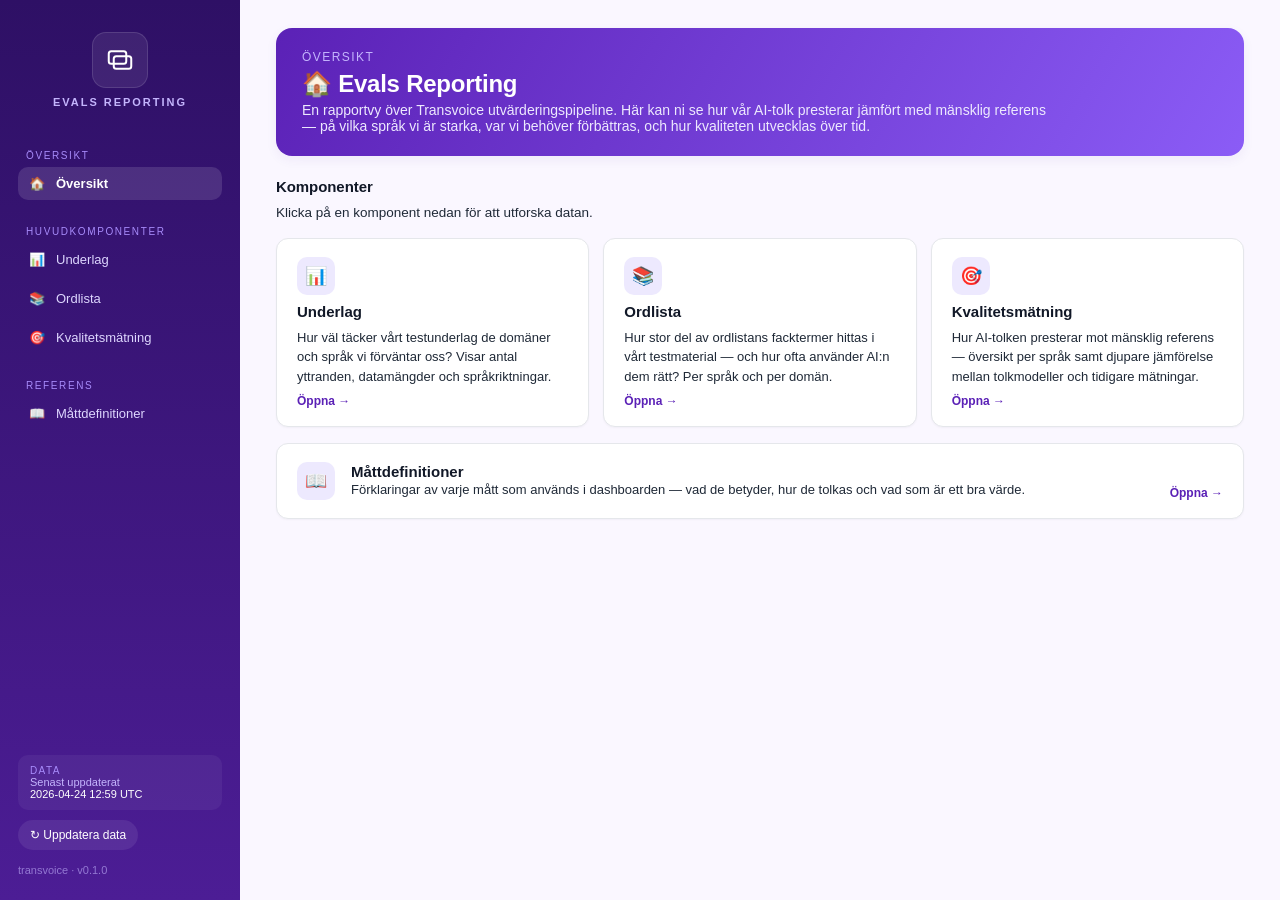
==== commit 61826dc9: "Iteration 3: Swedish UI, targets, merged glossary, language cards + dot-plot - Translate all UI to S" ====
--- a/index.html
+++ b/index.html
@@ -1,15 +1,15 @@
 <!doctype html>
-<html lang="en">
+<html lang="sv">
 <head>
   <meta charset="utf-8" />
   <meta name="viewport" content="width=device-width, initial-scale=1" />
-  <title>Evals Reporting · Landing</title>
+  <title>Evals Reporting · Översikt</title>
   <link rel="stylesheet" href="assets/styles.css" />
 </head>
 <body>
   <div class="app">
 
-    <!-- ============== Sidebar ============== -->
+    <!-- ============== Sidofält ============== -->
     <aside class="sidebar">
       <div class="brand">
         <div class="brand-mark" aria-hidden="true">
@@ -22,86 +22,84 @@
       </div>
 
       <div class="nav-group">
-        <div class="nav-label">Overview</div>
-        <a class="nav-item active" href="index.html"><span class="nav-icon">🏠</span> Landing</a>
+        <div class="nav-label">Översikt</div>
+        <a class="nav-item active" href="index.html"><span class="nav-icon">🏠</span> Översikt</a>
       </div>
 
       <div class="nav-group">
-        <div class="nav-label">Main components</div>
-        <a class="nav-item" href="dataset-coverage.html"><span class="nav-icon">📊</span> Dataset Coverage</a>
-        <a class="nav-item" href="glossary-coverage.html"><span class="nav-icon">📚</span> Glossary Coverage</a>
-        <a class="nav-item" href="benchmark-evaluation.html"><span class="nav-icon">🎯</span> Benchmark Evaluation</a>
-        <a class="nav-item" href="glossary-consumption.html"><span class="nav-icon">📈</span> Glossary Consumption</a>
+        <div class="nav-label">Huvudkomponenter</div>
+        <a class="nav-item" href="underlag.html"><span class="nav-icon">📊</span> Underlag</a>
+        <a class="nav-item" href="ordlista.html"><span class="nav-icon">📚</span> Ordlista</a>
+        <a class="nav-item" href="kvalitetsmatning.html"><span class="nav-icon">🎯</span> Kvalitetsmätning</a>
       </div>
 
       <div class="nav-group">
-        <div class="nav-label">Reference</div>
-        <a class="nav-item" href="metrics-definitions.html"><span class="nav-icon">📖</span> Metrics Definitions</a>
+        <div class="nav-label">Referens</div>
+        <a class="nav-item" href="matt-definitioner.html"><span class="nav-icon">📖</span> Måttdefinitioner</a>
       </div>
 
       <div class="sidebar-foot">
         <div class="data-block">
           <div class="label">DATA</div>
-          <div>Last refreshed</div>
+          <div>Senast uppdaterat</div>
           <div style="color:#fff">2026-04-24 12:59 UTC</div>
         </div>
-        <span class="refresh">↻ Refresh data</span>
+        <span class="refresh">↻ Uppdatera data</span>
         <div style="margin-top:14px; opacity:0.6">transvoice · v0.1.0</div>
       </div>
     </aside>
 
-    <!-- ============== Main ============== -->
+    <!-- ============== Huvudinnehåll ============== -->
     <main class="main">
 
       <header class="page-header">
-        <div class="crumbs">Overview</div>
+        <div class="crumbs">Översikt</div>
         <h1>🏠 Evals Reporting</h1>
-        <p>A reporting view of the Transvoice evaluation pipeline. Each section below presents a different facet of the data — coverage of the dataset, coverage of the glossary, benchmark scores against human reference, and how often glossary terms are applied.</p>
+        <p>En rapportvy över Transvoice utvärderingspipeline. Här kan ni se hur vår AI-tolk presterar jämfört med mänsklig referens — på vilka språk vi är starka, var vi behöver förbättras, och hur kvaliteten utvecklas över tid.</p>
       </header>
 
       <section class="section">
         <div class="section-head">
-          <div class="section-title">Components</div>
+          <div class="section-title">Komponenter</div>
         </div>
-        <p class="section-desc">Navigate to any component below to explore its data.</p>
+        <p class="section-desc">Klicka på en komponent nedan för att utforska datan.</p>
 
         <div class="lcards">
 
-          <a class="lcard" href="dataset-coverage.html">
+          <a class="lcard" href="underlag.html">
             <div class="lcard-icon">📊</div>
-            <div class="lcard-title">Dataset Coverage</div>
-            <div class="lcard-desc">How well the evaluation dataset covers expected domains and language directions.</div>
-            <div class="lcard-cta">Open →</div>
+            <div class="lcard-title">Underlag</div>
+            <div class="lcard-desc">Hur väl täcker vårt testunderlag de domäner och språk vi förväntar oss? Visar antal yttranden, datamängder och språkriktningar.</div>
+            <div class="lcard-cta">Öppna →</div>
           </a>
 
-          <a class="lcard" href="glossary-coverage.html">
+          <a class="lcard" href="ordlista.html">
             <div class="lcard-icon">📚</div>
-            <div class="lcard-title">Glossary Coverage</div>
-            <div class="lcard-desc">What proportion of glossary source terms appear in the evaluation dataset transcriptions.</div>
-            <div class="lcard-cta">Open →</div>
+            <div class="lcard-title">Ordlista</div>
+            <div class="lcard-desc">Hur stor del av ordlistans facktermer hittas i vårt testmaterial — och hur ofta använder AI:n dem rätt? Per språk och per domän.</div>
+            <div class="lcard-cta">Öppna →</div>
           </a>
 
-          <a class="lcard" href="benchmark-evaluation.html">
+          <a class="lcard" href="kvalitetsmatning.html">
             <div class="lcard-icon">🎯</div>
-            <div class="lcard-title">Benchmark Evaluation</div>
-            <div class="lcard-desc">Scores model outputs against benchmark ground-truth across transcription, translation, and technical-term fidelity.</div>
-            <div class="lcard-cta">Open →</div>
+            <div class="lcard-title">Kvalitetsmätning</div>
+            <div class="lcard-desc">Hur AI-tolken presterar mot mänsklig referens — översikt per språk samt djupare jämförelse mellan tolkmodeller och tidigare mätningar.</div>
+            <div class="lcard-cta">Öppna →</div>
           </a>
 
-          <a class="lcard" href="glossary-consumption.html">
-            <div class="lcard-icon">📈</div>
-            <div class="lcard-title">Glossary Consumption</div>
-            <div class="lcard-desc">How frequently glossary terms are missed during translation runs.</div>
-            <div class="lcard-cta">Open →</div>
+        </div>
+
+        <div class="spacer-md"></div>
+
+        <div class="lcards" style="grid-template-columns: 1fr;">
+          <a class="lcard" href="matt-definitioner.html" style="flex-direction:row; align-items:center; gap:16px;">
+            <div class="lcard-icon">📖</div>
+            <div style="flex:1">
+              <div class="lcard-title">Måttdefinitioner</div>
+              <div class="lcard-desc">Förklaringar av varje mått som används i dashboarden — vad de betyder, hur de tolkas och vad som är ett bra värde.</div>
+            </div>
+            <div class="lcard-cta">Öppna →</div>
           </a>
-
-          <a class="lcard" href="metrics-definitions.html">
-            <div class="lcard-icon">📖</div>
-            <div class="lcard-title">Metrics Definitions</div>
-            <div class="lcard-desc">Definitions for every metric used in the dashboard.</div>
-            <div class="lcard-cta">Open →</div>
-          </a>
-
         </div>
       </section>
 
--- a/assets/styles.css
+++ b/assets/styles.css
@@ -752,3 +752,304 @@
   .sidebar { position: static; height: auto; }
   .kpi-grid, .insights { grid-template-columns: 1fr; }
 }
+
+/* =========================================================
+   Iteration 3 — Swedish + targets + benchmark overview
+   ========================================================= */
+
+/* Target line on horizontal bar charts */
+.hbar-target.with-label {
+  background: var(--ink-700);
+  width: 2px;
+  opacity: 0.7;
+}
+.hbar-target.with-label::after {
+  content: attr(data-label);
+  position: absolute;
+  top: -16px;
+  left: 50%;
+  transform: translateX(-50%);
+  background: var(--ink-800);
+  color: #fff;
+  font-size: 10px;
+  letter-spacing: 0.04em;
+  padding: 1px 6px;
+  border-radius: 4px;
+  white-space: nowrap;
+}
+
+/* Delta chip — change vs. previous measurement */
+.delta {
+  display: inline-flex; align-items: center; gap: 3px;
+  padding: 2px 7px; border-radius: 999px;
+  font-size: 11px; font-weight: 600;
+  font-variant-numeric: tabular-nums;
+}
+.delta.up   { color: var(--good-700); background: var(--good-100); }
+.delta.down { color: var(--bad-700);  background: var(--bad-100); }
+.delta.flat { color: var(--ink-700);  background: var(--ink-100); }
+
+/* Configurable-target marker */
+.config-tag {
+  display: inline-block;
+  font-size: 10px;
+  letter-spacing: 0.04em;
+  color: var(--ink-500);
+  background: var(--ink-100);
+  border-radius: 999px;
+  padding: 1px 7px;
+  margin-left: 6px;
+  font-weight: 500;
+  vertical-align: middle;
+}
+
+/* Target line label inline */
+.target-label-inline {
+  font-size: 11.5px;
+  color: var(--ink-600);
+  font-weight: 500;
+}
+
+/* Help tooltip — diskret (i)-ikon med tooltip */
+.help {
+  display: inline-flex;
+  align-items: center; justify-content: center;
+  width: 14px; height: 14px;
+  border-radius: 50%;
+  background: var(--ink-200);
+  color: var(--ink-700);
+  font-size: 10px;
+  font-weight: 700;
+  cursor: help;
+  margin-left: 5px;
+  position: relative;
+  vertical-align: middle;
+  font-style: normal;
+}
+.help::before { content: "i"; font-family: serif; }
+.help:hover { background: var(--brand-100); color: var(--brand-700); }
+.help:hover .help-tip { opacity: 1; transform: translateX(-50%) translateY(0); pointer-events: auto; }
+.help-tip {
+  position: absolute;
+  bottom: calc(100% + 6px);
+  left: 50%;
+  transform: translateX(-50%) translateY(4px);
+  background: #1f1230;
+  color: #fff;
+  font-size: 11.5px;
+  font-weight: 400;
+  line-height: 1.45;
+  padding: 8px 12px;
+  border-radius: 8px;
+  width: 240px;
+  text-align: left;
+  opacity: 0;
+  pointer-events: none;
+  transition: opacity 120ms ease, transform 120ms ease;
+  z-index: 30;
+  letter-spacing: 0;
+}
+.help-tip::after {
+  content: "";
+  position: absolute;
+  top: 100%; left: 50%; transform: translateX(-50%);
+  border: 5px solid transparent;
+  border-top-color: #1f1230;
+}
+
+/* Glossary box — explanation panel */
+.glossary-box {
+  background: linear-gradient(180deg, #f8f4ff 0%, #ffffff 100%);
+  border: 1px solid #e4d8ff;
+  border-radius: var(--radius-md);
+  padding: 16px 20px;
+  margin-bottom: 18px;
+}
+.glossary-box .gb-title {
+  font-size: 12px;
+  letter-spacing: 0.12em;
+  text-transform: uppercase;
+  color: var(--brand-700);
+  font-weight: 700;
+  margin-bottom: 10px;
+}
+.glossary-box dl {
+  margin: 0;
+  display: grid;
+  grid-template-columns: 180px 1fr;
+  gap: 6px 16px;
+  font-size: 13px;
+}
+.glossary-box dt {
+  font-weight: 700;
+  color: var(--ink-900);
+}
+.glossary-box dd {
+  margin: 0;
+  color: var(--ink-700);
+  line-height: 1.5;
+}
+@media (max-width: 700px) {
+  .glossary-box dl { grid-template-columns: 1fr; gap: 2px 0; }
+  .glossary-box dd { margin-bottom: 8px; }
+}
+
+/* Status icon for tables (✓ / △ / ✕) */
+.status-icon {
+  display: inline-flex;
+  align-items: center; justify-content: center;
+  width: 22px; height: 22px;
+  border-radius: 50%;
+  font-size: 12px;
+  font-weight: 700;
+}
+.status-icon.ok    { background: var(--good-100); color: var(--good-700); }
+.status-icon.warn  { background: var(--warn-100); color: var(--warn-700); }
+.status-icon.bad   { background: var(--bad-100);  color: var(--bad-700); }
+
+/* Latest-measurement strip */
+.last-measure {
+  background: var(--ink-50);
+  border: 1px solid var(--ink-200);
+  border-radius: 999px;
+  padding: 6px 14px;
+  font-size: 12px;
+  color: var(--ink-700);
+  display: inline-flex;
+  align-items: center;
+  gap: 10px;
+}
+.last-measure strong { color: var(--ink-900); font-weight: 600; }
+
+/* KPI value with target inline */
+.kpi-target-inline {
+  font-size: 12px;
+  color: var(--ink-500);
+  font-weight: 500;
+  margin-left: 4px;
+  display: inline-block;
+}
+
+/* Language overview cards (Kvalitetsmätning) */
+.lang-grid {
+  display: grid;
+  grid-template-columns: repeat(4, 1fr);
+  gap: 14px;
+}
+@media (max-width: 1200px) { .lang-grid { grid-template-columns: repeat(3, 1fr); } }
+@media (max-width: 900px)  { .lang-grid { grid-template-columns: repeat(2, 1fr); } }
+@media (max-width: 600px)  { .lang-grid { grid-template-columns: 1fr; } }
+
+.lang-card {
+  background: var(--card);
+  border: 1px solid var(--ink-200);
+  border-radius: var(--radius-md);
+  padding: 16px 18px;
+  display: flex; flex-direction: column; gap: 10px;
+  cursor: pointer;
+  transition: transform 120ms, box-shadow 120ms, border-color 120ms;
+  box-shadow: var(--shadow-sm);
+  position: relative;
+  overflow: hidden;
+}
+.lang-card:hover {
+  transform: translateY(-2px);
+  border-color: #d8c8ff;
+  box-shadow: 0 8px 18px rgba(76,29,149,0.08);
+}
+.lang-card .lc-pair {
+  font-size: 13px; font-weight: 700; color: var(--ink-900);
+  letter-spacing: -0.005em;
+}
+.lang-card .lc-score-row {
+  display: flex; align-items: baseline; gap: 8px;
+}
+.lang-card .lc-score {
+  font-size: 30px; font-weight: 700; color: var(--brand-800);
+  line-height: 1; letter-spacing: -0.02em;
+}
+.lang-card .lc-target {
+  font-size: 11px; color: var(--ink-500);
+}
+.lang-card .lc-status-row {
+  display: flex; gap: 6px; align-items: center;
+  font-size: 11px;
+}
+.lang-card .lc-mini {
+  display: inline-flex; align-items: center; gap: 4px;
+  padding: 2px 7px;
+  border-radius: 999px;
+  background: var(--ink-100);
+  color: var(--ink-700);
+  font-size: 10.5px;
+  font-weight: 500;
+}
+.lang-card .lc-mini .dot {
+  width: 7px; height: 7px; border-radius: 50%; background: var(--ink-400);
+}
+.lang-card .lc-mini.good .dot  { background: var(--good-600); }
+.lang-card .lc-mini.warn .dot  { background: var(--warn-600); }
+.lang-card .lc-mini.bad  .dot  { background: var(--bad-600); }
+.lang-card .lc-meta {
+  display: flex; justify-content: space-between; align-items: center;
+  font-size: 11.5px; color: var(--ink-500);
+  margin-top: auto;
+  padding-top: 6px;
+  border-top: 1px solid var(--ink-100);
+}
+
+/* Dotplot (Eidra-style) — SVG host */
+.dotplot {
+  width: 100%;
+  display: block;
+  background: var(--card);
+  border-radius: 10px;
+  padding: 12px;
+}
+.dotplot text { font-family: inherit; }
+.dotplot .group-bg { opacity: 0.6; }
+.dotplot .group-bg.transcr  { fill: #eef6ff; }
+.dotplot .group-bg.lex      { fill: #f0f8ee; }
+.dotplot .group-bg.sem      { fill: #f0f8ee; }
+.dotplot .group-bg.spsem    { fill: #f0f8ee; }
+.dotplot .group-bg.term     { fill: #f4eeff; }
+.dotplot .group-bg.termtr   { fill: #f4eeff; }
+.dotplot .gridline { stroke: #e8e2f5; stroke-width: 1; stroke-dasharray: 2 3; }
+.dotplot .axis-text { fill: var(--ink-600); font-size: 11px; }
+.dotplot .group-label {
+  fill: var(--ink-700);
+  font-size: 11px;
+  font-weight: 700;
+  letter-spacing: 0.02em;
+}
+.dotplot .row-label { fill: var(--ink-700); font-size: 11px; }
+.dotplot .target-line { stroke: var(--good-600); stroke-width: 1.5; stroke-dasharray: 4 3; }
+.dotplot .target-label { fill: var(--good-700); font-size: 10px; font-weight: 600; }
+.dotplot .conn-line { stroke: var(--ink-300); stroke-width: 1; opacity: 0.4; }
+
+/* LLM compare table */
+.llm-table .cell-score {
+  display: inline-flex; align-items: center; gap: 6px;
+}
+.llm-table .cell-score .v { font-weight: 700; color: var(--ink-900); }
+
+/* Page sub-header strip (latest measurement etc.) */
+.page-strip {
+  display: flex; align-items: center; gap: 12px; flex-wrap: wrap;
+  margin-bottom: 18px;
+}
+
+/* Dot-plot legend */
+.dotlegend {
+  display: flex; gap: 12px; flex-wrap: wrap;
+  font-size: 12px; color: var(--ink-600);
+  margin-top: 10px;
+}
+.dotlegend .swatch {
+  display: inline-block; width: 10px; height: 10px;
+  border-radius: 50%;
+  margin-right: 5px; vertical-align: middle;
+}
+
+/* RTL/script-mixed term cells */
+.bdi-block { unicode-bidi: isolate; }
